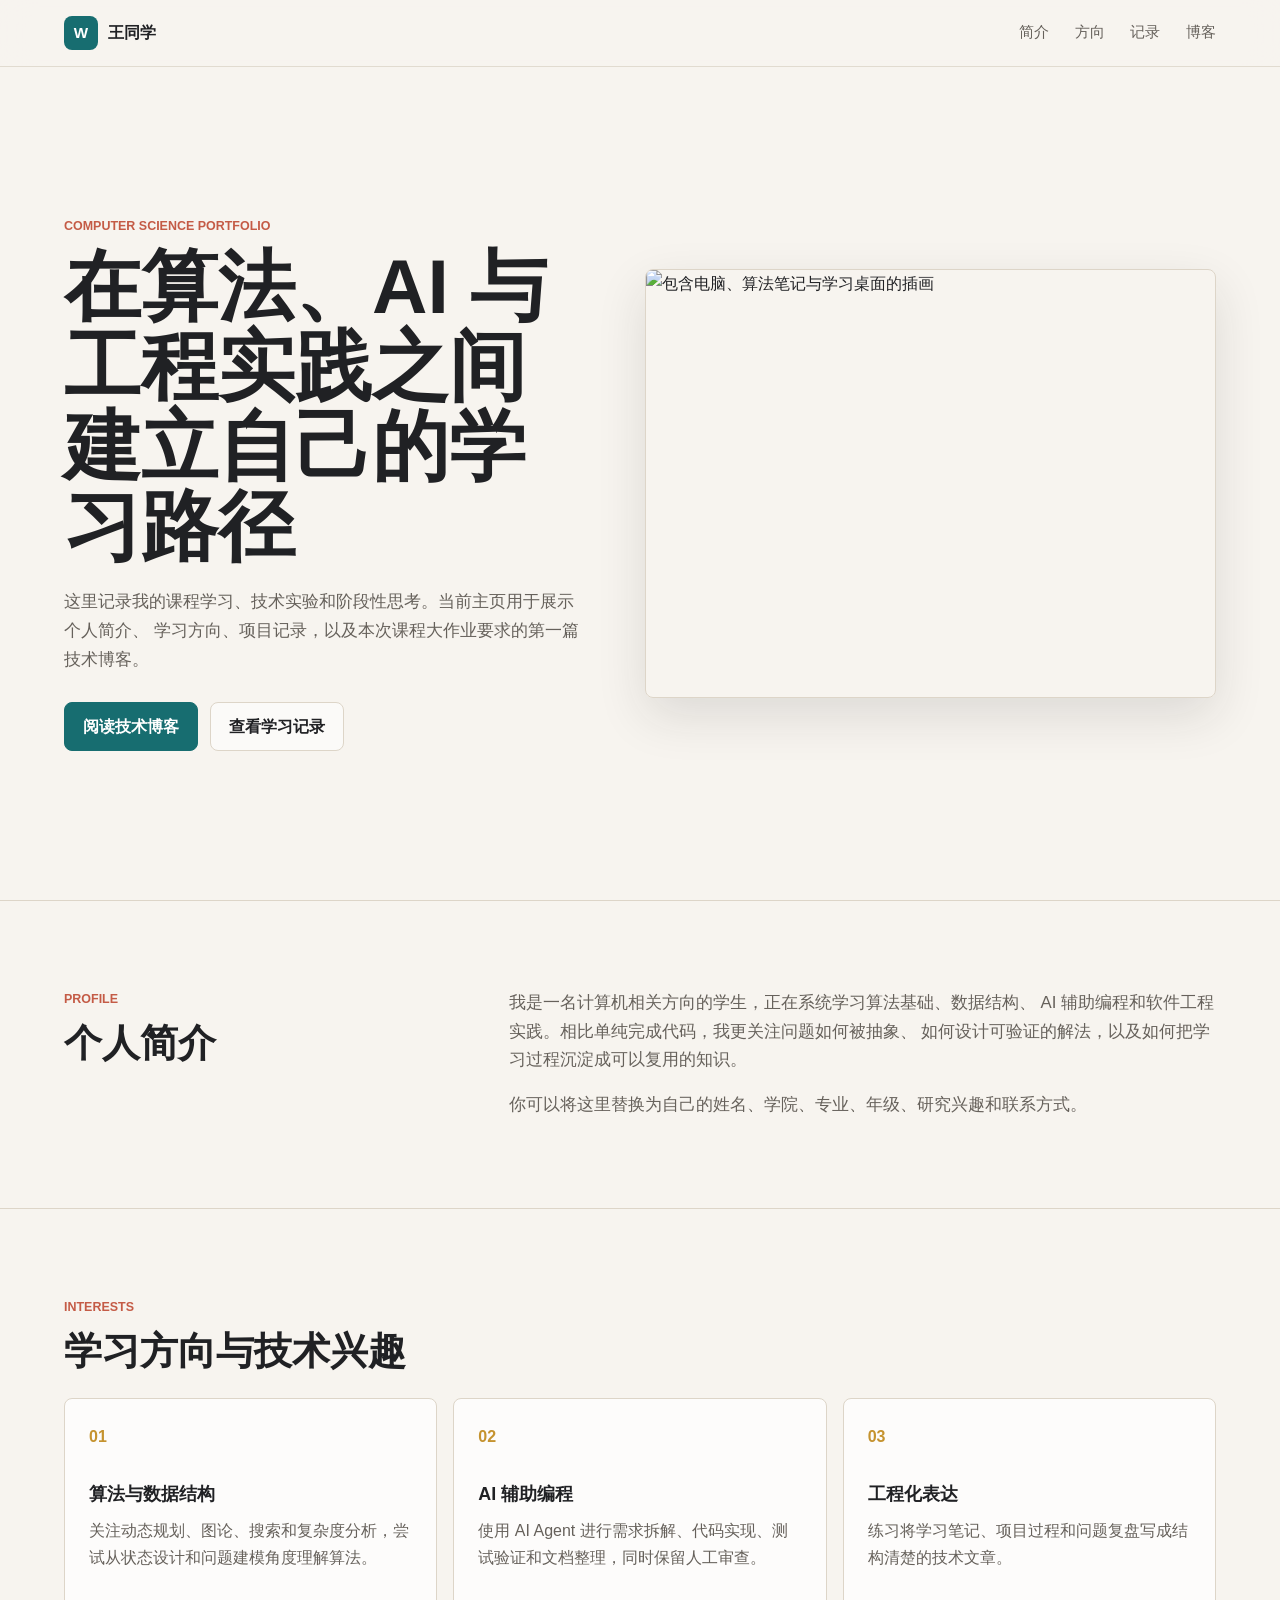
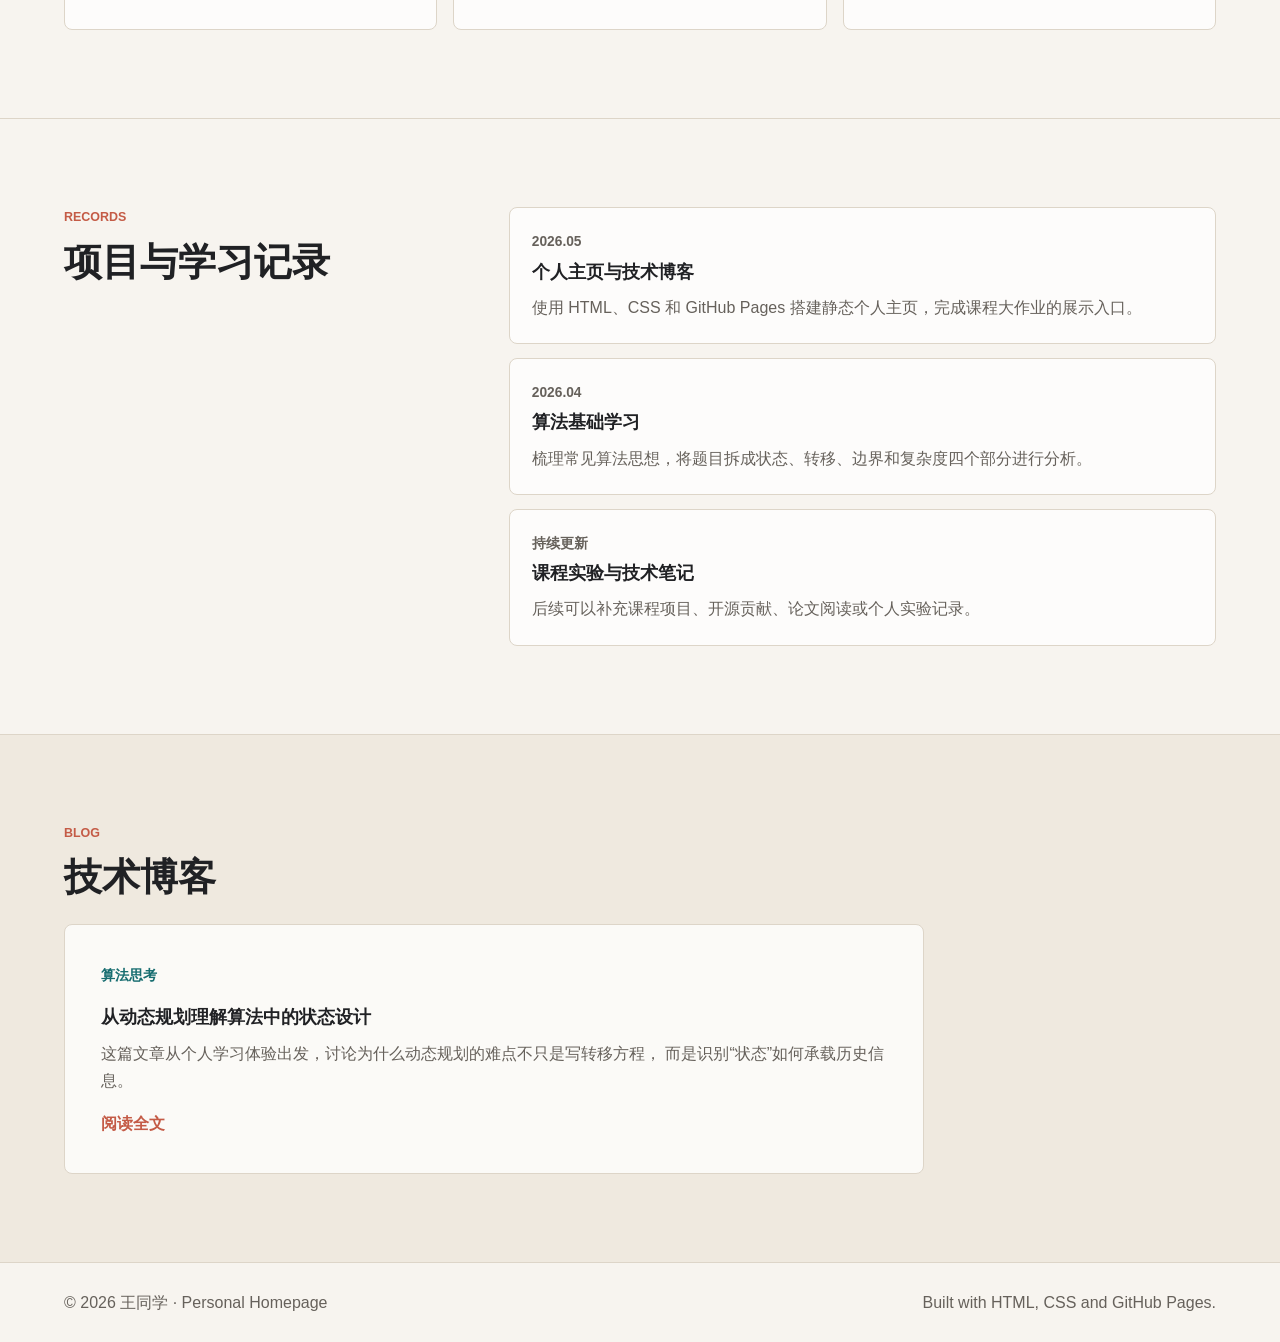
==== index.html @ b954c457 "Add files via upload" ====
<!doctype html>
<html lang="zh-CN">
  <head>
    <meta charset="utf-8" />
    <meta name="viewport" content="width=device-width, initial-scale=1" />
    <title>王同学的个人主页</title>
    <meta
      name="description"
      content="计算机方向学生的个人主页，展示学习方向、项目记录与技术博客。"
    />
    <link rel="stylesheet" href="styles.css" />
  </head>
  <body>
    <header class="site-header">
      <a class="brand" href="index.html" aria-label="返回主页">
        <span class="brand-mark">W</span>
        <span>王同学</span>
      </a>
      <nav class="nav-links" aria-label="主导航">
        <a href="#profile">简介</a>
        <a href="#interests">方向</a>
        <a href="#projects">记录</a>
        <a href="#blog">博客</a>
      </nav>
    </header>

    <main>
      <section class="hero" aria-labelledby="hero-title">
        <div class="hero-copy">
          <p class="eyebrow">Computer Science Portfolio</p>
          <h1 id="hero-title">在算法、AI 与工程实践之间建立自己的学习路径</h1>
          <p class="hero-text">
            这里记录我的课程学习、技术实验和阶段性思考。当前主页用于展示个人简介、
            学习方向、项目记录，以及本次课程大作业要求的第一篇技术博客。
          </p>
          <div class="hero-actions">
            <a class="button primary" href="blog.html">阅读技术博客</a>
            <a class="button secondary" href="#projects">查看学习记录</a>
          </div>
        </div>
        <figure class="hero-media">
          <img src="assets/hero-study.png" alt="包含电脑、算法笔记与学习桌面的插画" />
        </figure>
      </section>

      <section id="profile" class="section split-section">
        <div>
          <p class="section-label">Profile</p>
          <h2>个人简介</h2>
        </div>
        <div class="section-body">
          <p>
            我是一名计算机相关方向的学生，正在系统学习算法基础、数据结构、
            AI 辅助编程和软件工程实践。相比单纯完成代码，我更关注问题如何被抽象、
            如何设计可验证的解法，以及如何把学习过程沉淀成可以复用的知识。
          </p>
          <p>
            你可以将这里替换为自己的姓名、学院、专业、年级、研究兴趣和联系方式。
          </p>
        </div>
      </section>

      <section id="interests" class="section">
        <div class="section-heading">
          <p class="section-label">Interests</p>
          <h2>学习方向与技术兴趣</h2>
        </div>
        <div class="feature-grid">
          <article class="feature-card">
            <span class="card-index">01</span>
            <h3>算法与数据结构</h3>
            <p>
              关注动态规划、图论、搜索和复杂度分析，尝试从状态设计和问题建模角度理解算法。
            </p>
          </article>
          <article class="feature-card">
            <span class="card-index">02</span>
            <h3>AI 辅助编程</h3>
            <p>
              使用 AI Agent 进行需求拆解、代码实现、测试验证和文档整理，同时保留人工审查。
            </p>
          </article>
          <article class="feature-card">
            <span class="card-index">03</span>
            <h3>工程化表达</h3>
            <p>
              练习将学习笔记、项目过程和问题复盘写成结构清楚的技术文章。
            </p>
          </article>
        </div>
      </section>

      <section id="projects" class="section split-section">
        <div>
          <p class="section-label">Records</p>
          <h2>项目与学习记录</h2>
        </div>
        <div class="timeline" aria-label="学习记录">
          <article class="timeline-item">
            <p class="timeline-date">2026.05</p>
            <h3>个人主页与技术博客</h3>
            <p>
              使用 HTML、CSS 和 GitHub Pages 搭建静态个人主页，完成课程大作业的展示入口。
            </p>
          </article>
          <article class="timeline-item">
            <p class="timeline-date">2026.04</p>
            <h3>算法基础学习</h3>
            <p>
              梳理常见算法思想，将题目拆成状态、转移、边界和复杂度四个部分进行分析。
            </p>
          </article>
          <article class="timeline-item">
            <p class="timeline-date">持续更新</p>
            <h3>课程实验与技术笔记</h3>
            <p>
              后续可以补充课程项目、开源贡献、论文阅读或个人实验记录。
            </p>
          </article>
        </div>
      </section>

      <section id="blog" class="section blog-preview">
        <div class="section-heading">
          <p class="section-label">Blog</p>
          <h2>技术博客</h2>
        </div>
        <a class="blog-card" href="blog.html">
          <span class="blog-tag">算法思考</span>
          <h3>从动态规划理解算法中的状态设计</h3>
          <p>
            这篇文章从个人学习体验出发，讨论为什么动态规划的难点不只是写转移方程，
            而是识别“状态”如何承载历史信息。
          </p>
          <span class="read-more">阅读全文</span>
        </a>
      </section>
    </main>

    <footer class="site-footer">
      <p>© 2026 王同学 · Personal Homepage</p>
      <p class="footer-note">Built with HTML, CSS and GitHub Pages.</p>
    </footer>
  </body>
</html>
---- styles.css ----
:root {
  --bg: #f7f4ef;
  --surface: #ffffff;
  --surface-muted: #efe9df;
  --text: #202124;
  --muted: #66615b;
  --line: #ddd5c8;
  --teal: #176d70;
  --coral: #c45b46;
  --gold: #c5932f;
  --shadow: 0 18px 50px rgba(32, 33, 36, 0.12);
}

* {
  box-sizing: border-box;
}

html {
  scroll-behavior: smooth;
}

body {
  margin: 0;
  background: var(--bg);
  color: var(--text);
  font-family:
    Inter, "Segoe UI", "PingFang SC", "Microsoft YaHei", Arial, sans-serif;
  line-height: 1.7;
}

a {
  color: inherit;
  text-decoration: none;
}

img {
  display: block;
  max-width: 100%;
}

.site-header {
  position: sticky;
  top: 0;
  z-index: 10;
  display: flex;
  align-items: center;
  justify-content: space-between;
  gap: 24px;
  padding: 16px clamp(20px, 5vw, 72px);
  background: rgba(247, 244, 239, 0.92);
  border-bottom: 1px solid rgba(221, 213, 200, 0.8);
  backdrop-filter: blur(16px);
}

.brand {
  display: inline-flex;
  align-items: center;
  gap: 10px;
  font-weight: 700;
}

.brand-mark {
  display: grid;
  width: 34px;
  height: 34px;
  place-items: center;
  border-radius: 8px;
  background: var(--teal);
  color: #ffffff;
  font-size: 0.95rem;
}

.nav-links {
  display: flex;
  align-items: center;
  gap: clamp(12px, 2vw, 28px);
  color: var(--muted);
  font-size: 0.95rem;
}

.nav-links a {
  border-bottom: 2px solid transparent;
}

.nav-links a:hover,
.nav-links a[aria-current="page"] {
  color: var(--text);
  border-bottom-color: var(--coral);
}

.hero {
  display: grid;
  grid-template-columns: minmax(0, 0.95fr) minmax(360px, 1.05fr);
  gap: clamp(28px, 5vw, 72px);
  align-items: center;
  min-height: calc(100vh - 67px);
  padding: clamp(36px, 7vw, 92px) clamp(20px, 5vw, 72px);
}

.hero-copy {
  max-width: 680px;
}

.eyebrow,
.section-label {
  margin: 0 0 10px;
  color: var(--coral);
  font-size: 0.78rem;
  font-weight: 800;
  letter-spacing: 0;
  text-transform: uppercase;
}

h1,
h2,
h3,
p {
  margin-top: 0;
}

h1 {
  margin-bottom: 22px;
  font-size: clamp(2.35rem, 6vw, 5.4rem);
  line-height: 1.04;
  letter-spacing: 0;
}

h2 {
  margin-bottom: 18px;
  font-size: clamp(1.7rem, 3vw, 2.4rem);
  line-height: 1.2;
}

h3 {
  margin-bottom: 10px;
  font-size: 1.12rem;
  line-height: 1.35;
}

.hero-text {
  max-width: 640px;
  margin-bottom: 28px;
  color: var(--muted);
  font-size: 1.05rem;
}

.hero-actions {
  display: flex;
  flex-wrap: wrap;
  gap: 12px;
}

.button {
  display: inline-flex;
  align-items: center;
  justify-content: center;
  min-height: 44px;
  padding: 10px 18px;
  border: 1px solid var(--line);
  border-radius: 8px;
  font-weight: 700;
}

.button.primary {
  background: var(--teal);
  border-color: var(--teal);
  color: #ffffff;
}

.button.secondary {
  background: rgba(255, 255, 255, 0.58);
}

.button:hover,
.blog-card:hover {
  transform: translateY(-2px);
}

.hero-media {
  margin: 0;
}

.hero-media img {
  width: 100%;
  aspect-ratio: 4 / 3;
  object-fit: cover;
  border: 1px solid var(--line);
  border-radius: 8px;
  box-shadow: var(--shadow);
}

.section {
  padding: clamp(48px, 7vw, 88px) clamp(20px, 5vw, 72px);
  border-top: 1px solid var(--line);
}

.split-section {
  display: grid;
  grid-template-columns: minmax(180px, 0.35fr) minmax(0, 0.65fr);
  gap: clamp(24px, 5vw, 64px);
}

.section-body {
  color: var(--muted);
  font-size: 1.05rem;
}

.section-body p:last-child,
.timeline-item p:last-child,
.feature-card p:last-child,
.blog-card p:last-child,
.article section p:last-child {
  margin-bottom: 0;
}

.section-heading {
  max-width: 760px;
  margin-bottom: 24px;
}

.feature-grid {
  display: grid;
  grid-template-columns: repeat(3, minmax(0, 1fr));
  gap: 16px;
}

.feature-card,
.timeline-item,
.blog-card,
.note-panel {
  border: 1px solid var(--line);
  border-radius: 8px;
  background: rgba(255, 255, 255, 0.76);
}

.feature-card {
  min-height: 232px;
  padding: 24px;
}

.card-index {
  display: inline-block;
  margin-bottom: 32px;
  color: var(--gold);
  font-weight: 800;
}

.feature-card p,
.timeline-item p,
.blog-card p,
.article-summary,
.article p,
.note-panel {
  color: var(--muted);
}

.timeline {
  display: grid;
  gap: 14px;
}

.timeline-item {
  padding: 22px;
}

.timeline-date {
  margin-bottom: 6px;
  color: var(--coral);
  font-size: 0.86rem;
  font-weight: 800;
}

.blog-preview {
  background: var(--surface-muted);
}

.blog-card {
  display: block;
  max-width: 860px;
  padding: clamp(24px, 4vw, 36px);
  transition:
    transform 160ms ease,
    box-shadow 160ms ease;
}

.blog-card:hover {
  box-shadow: var(--shadow);
}

.blog-tag {
  display: inline-flex;
  margin-bottom: 18px;
  color: var(--teal);
  font-size: 0.9rem;
  font-weight: 800;
}

.read-more,
.back-link {
  color: var(--coral);
  font-weight: 800;
}

.site-footer {
  display: flex;
  justify-content: space-between;
  gap: 16px;
  padding: 26px clamp(20px, 5vw, 72px);
  color: var(--muted);
  border-top: 1px solid var(--line);
}

.site-footer p {
  margin: 0;
}

.footer-note {
  text-align: right;
}

.article-layout {
  padding: clamp(34px, 6vw, 78px) clamp(20px, 5vw, 72px);
}

.article {
  max-width: 860px;
  margin: 0 auto;
}

.article-header {
  margin-bottom: 42px;
  padding-bottom: 30px;
  border-bottom: 1px solid var(--line);
}

.back-link {
  display: inline-block;
  margin-bottom: 24px;
}

.article h1 {
  font-size: clamp(2.1rem, 5vw, 4.2rem);
}

.article h2 {
  margin-top: 42px;
  font-size: clamp(1.35rem, 2vw, 1.8rem);
}

.article code {
  padding: 2px 6px;
  border-radius: 6px;
  background: #eee5d8;
  color: #4b3830;
  font-family: "Cascadia Code", Consolas, monospace;
  font-size: 0.94em;
}

.note-panel {
  margin: 22px 0;
  padding: 20px 22px;
}

.note-panel ul {
  margin: 10px 0 0;
  padding-left: 20px;
}

@media (max-width: 860px) {
  .site-header {
    position: static;
    align-items: flex-start;
    flex-direction: column;
  }

  .nav-links {
    width: 100%;
    justify-content: space-between;
  }

  .hero {
    grid-template-columns: 1fr;
    min-height: auto;
  }

  .hero-media {
    order: -1;
  }

  .split-section,
  .feature-grid {
    grid-template-columns: 1fr;
  }

  .feature-card {
    min-height: auto;
  }

  .site-footer {
    flex-direction: column;
  }

  .footer-note {
    text-align: left;
  }
}

@media (max-width: 520px) {
  .nav-links {
    flex-wrap: wrap;
    justify-content: flex-start;
  }

  h1 {
    font-size: 2.25rem;
  }

  .hero-actions,
  .button {
    width: 100%;
  }

  .article-layout {
    padding-top: 28px;
  }
}
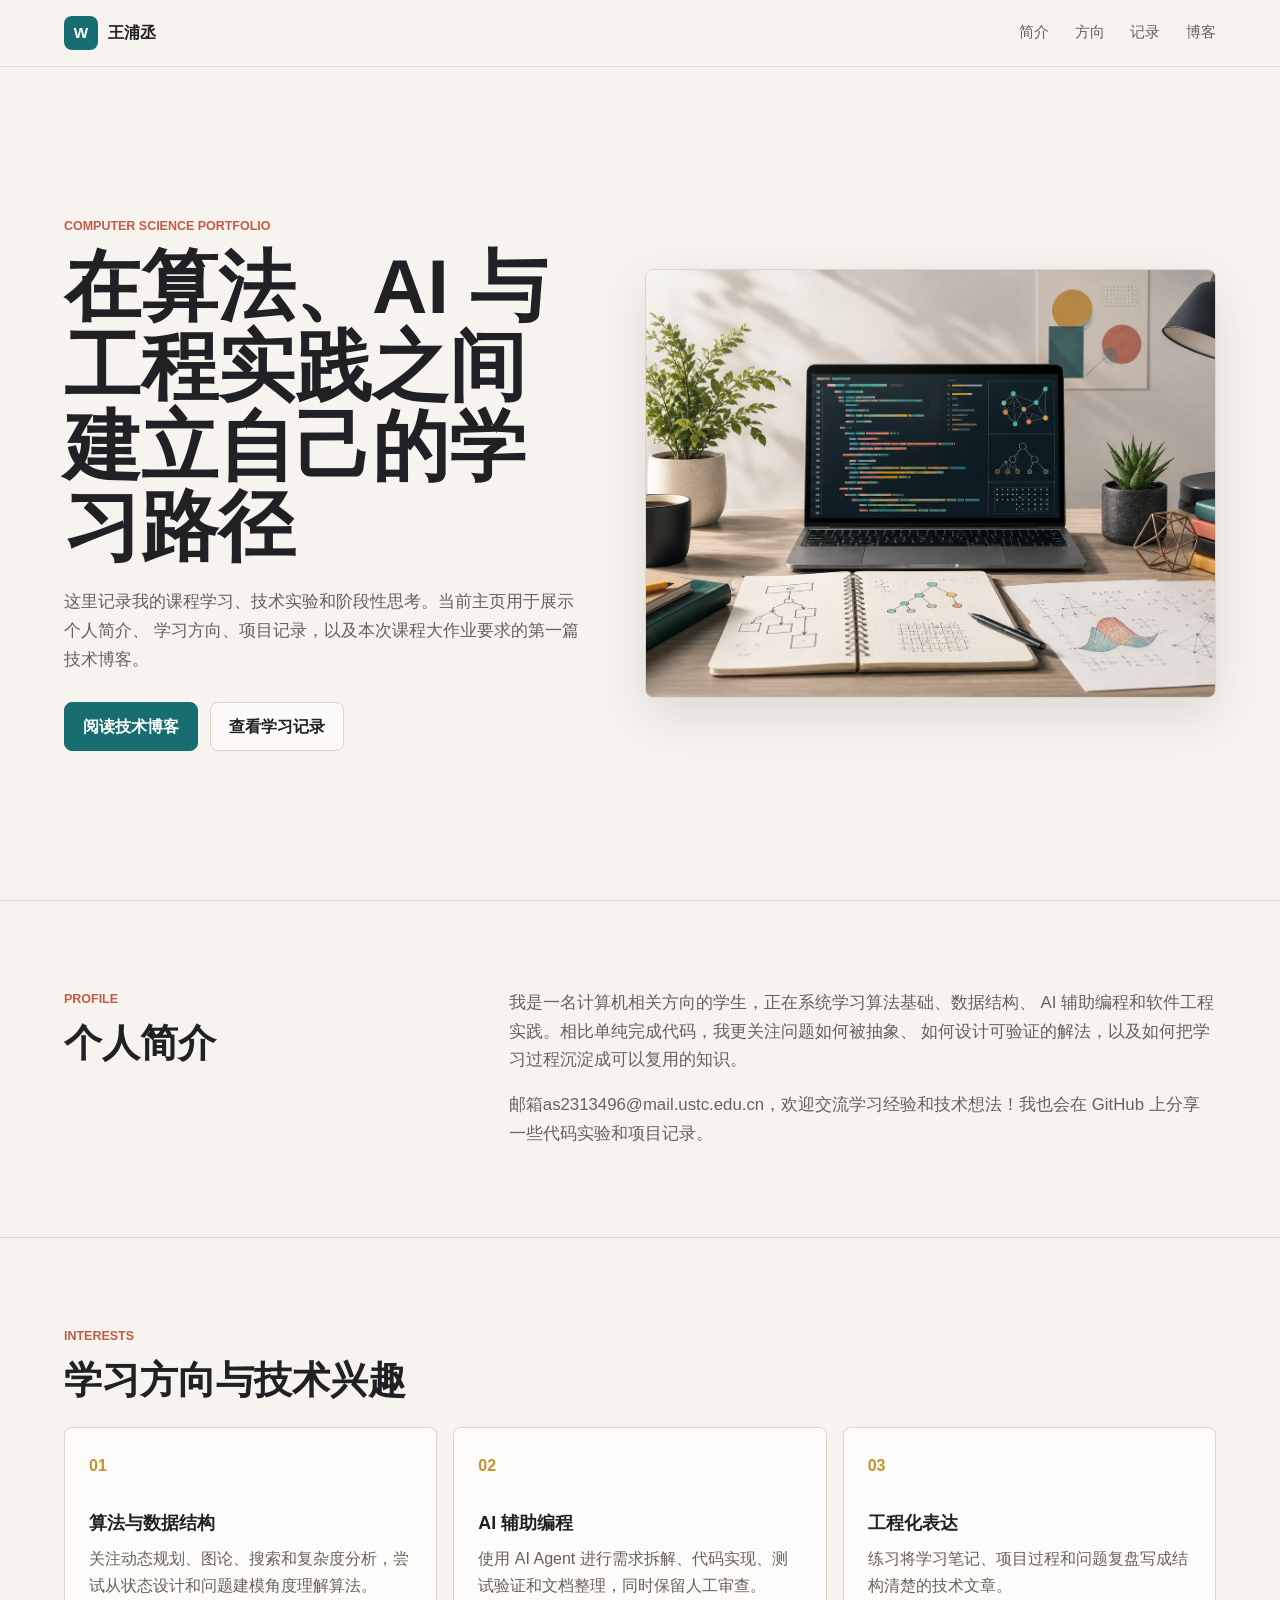
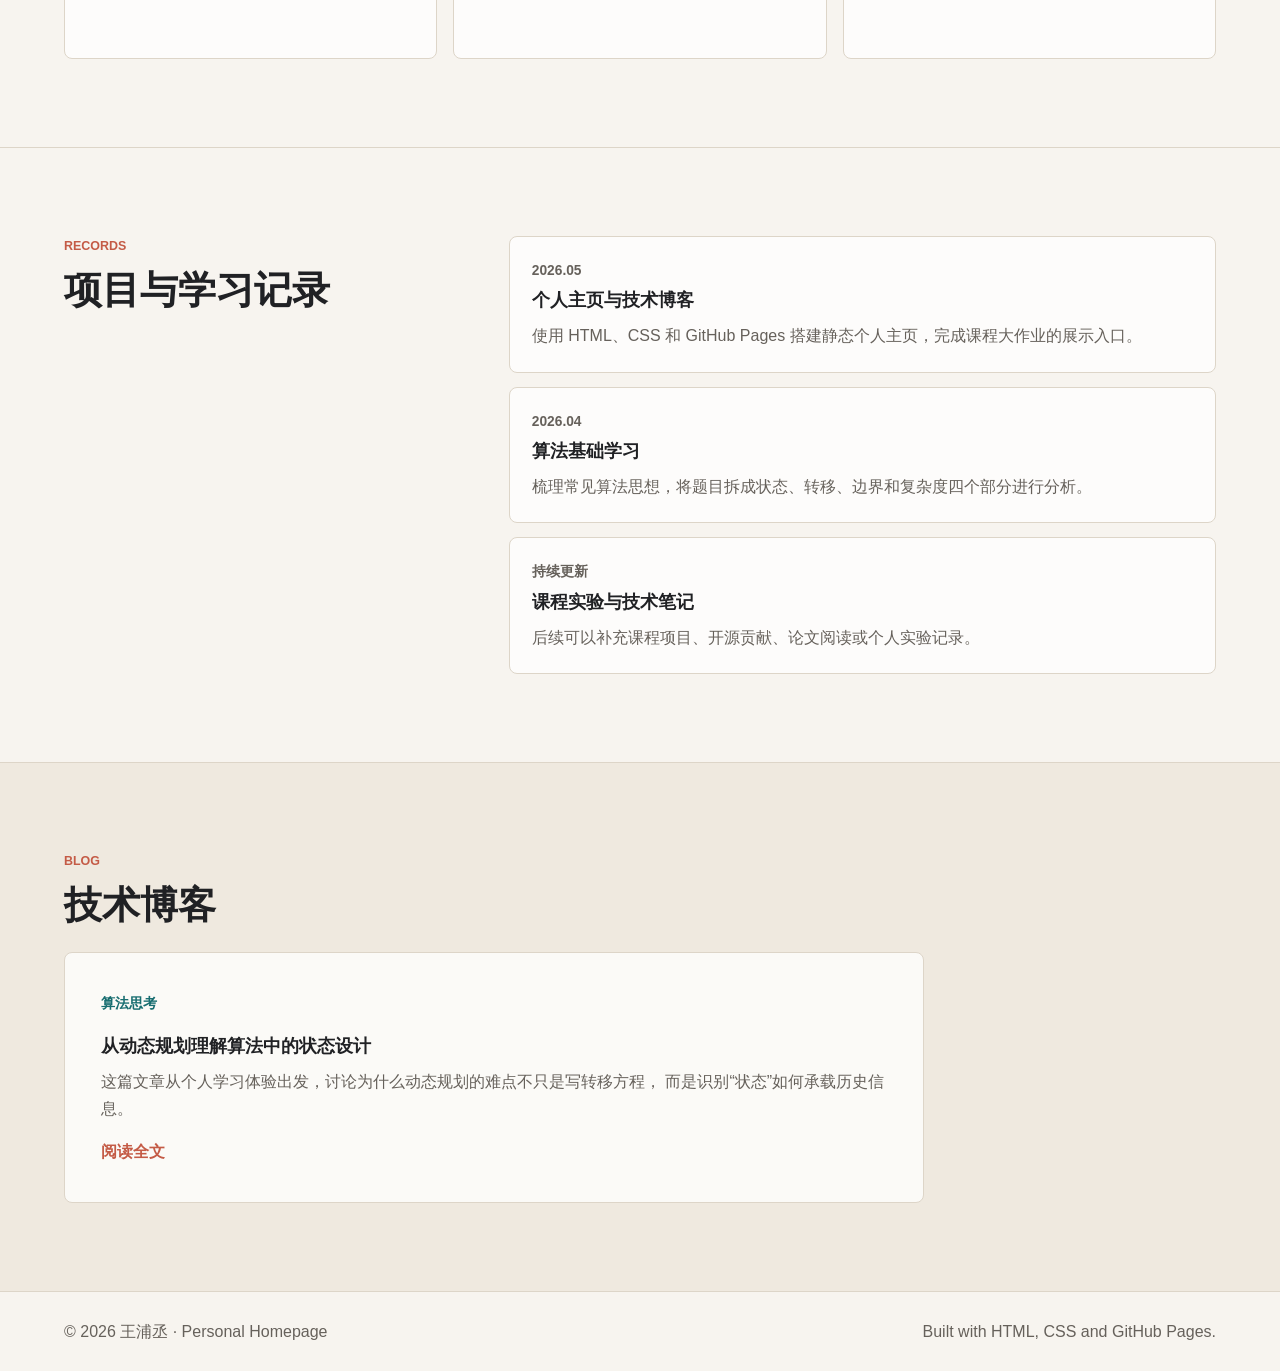
==== commit e234f0da: "Add personal homepage" ====
--- a/index.html
+++ b/index.html
@@ -3,7 +3,7 @@
   <head>
     <meta charset="utf-8" />
     <meta name="viewport" content="width=device-width, initial-scale=1" />
-    <title>王同学的个人主页</title>
+    <title>王浦丞的个人主页</title>
     <meta
       name="description"
       content="计算机方向学生的个人主页，展示学习方向、项目记录与技术博客。"
@@ -14,7 +14,7 @@
     <header class="site-header">
       <a class="brand" href="index.html" aria-label="返回主页">
         <span class="brand-mark">W</span>
-        <span>王同学</span>
+        <span>王浦丞</span>
       </a>
       <nav class="nav-links" aria-label="主导航">
         <a href="#profile">简介</a>
@@ -55,7 +55,7 @@
             如何设计可验证的解法，以及如何把学习过程沉淀成可以复用的知识。
           </p>
           <p>
-            你可以将这里替换为自己的姓名、学院、专业、年级、研究兴趣和联系方式。
+            邮箱as2313496@mail.ustc.edu.cn，欢迎交流学习经验和技术想法！我也会在 GitHub 上分享一些代码实验和项目记录。
           </p>
         </div>
       </section>
@@ -138,7 +138,7 @@
     </main>
 
     <footer class="site-footer">
-      <p>© 2026 王同学 · Personal Homepage</p>
+      <p>© 2026 王浦丞 · Personal Homepage</p>
       <p class="footer-note">Built with HTML, CSS and GitHub Pages.</p>
     </footer>
   </body>
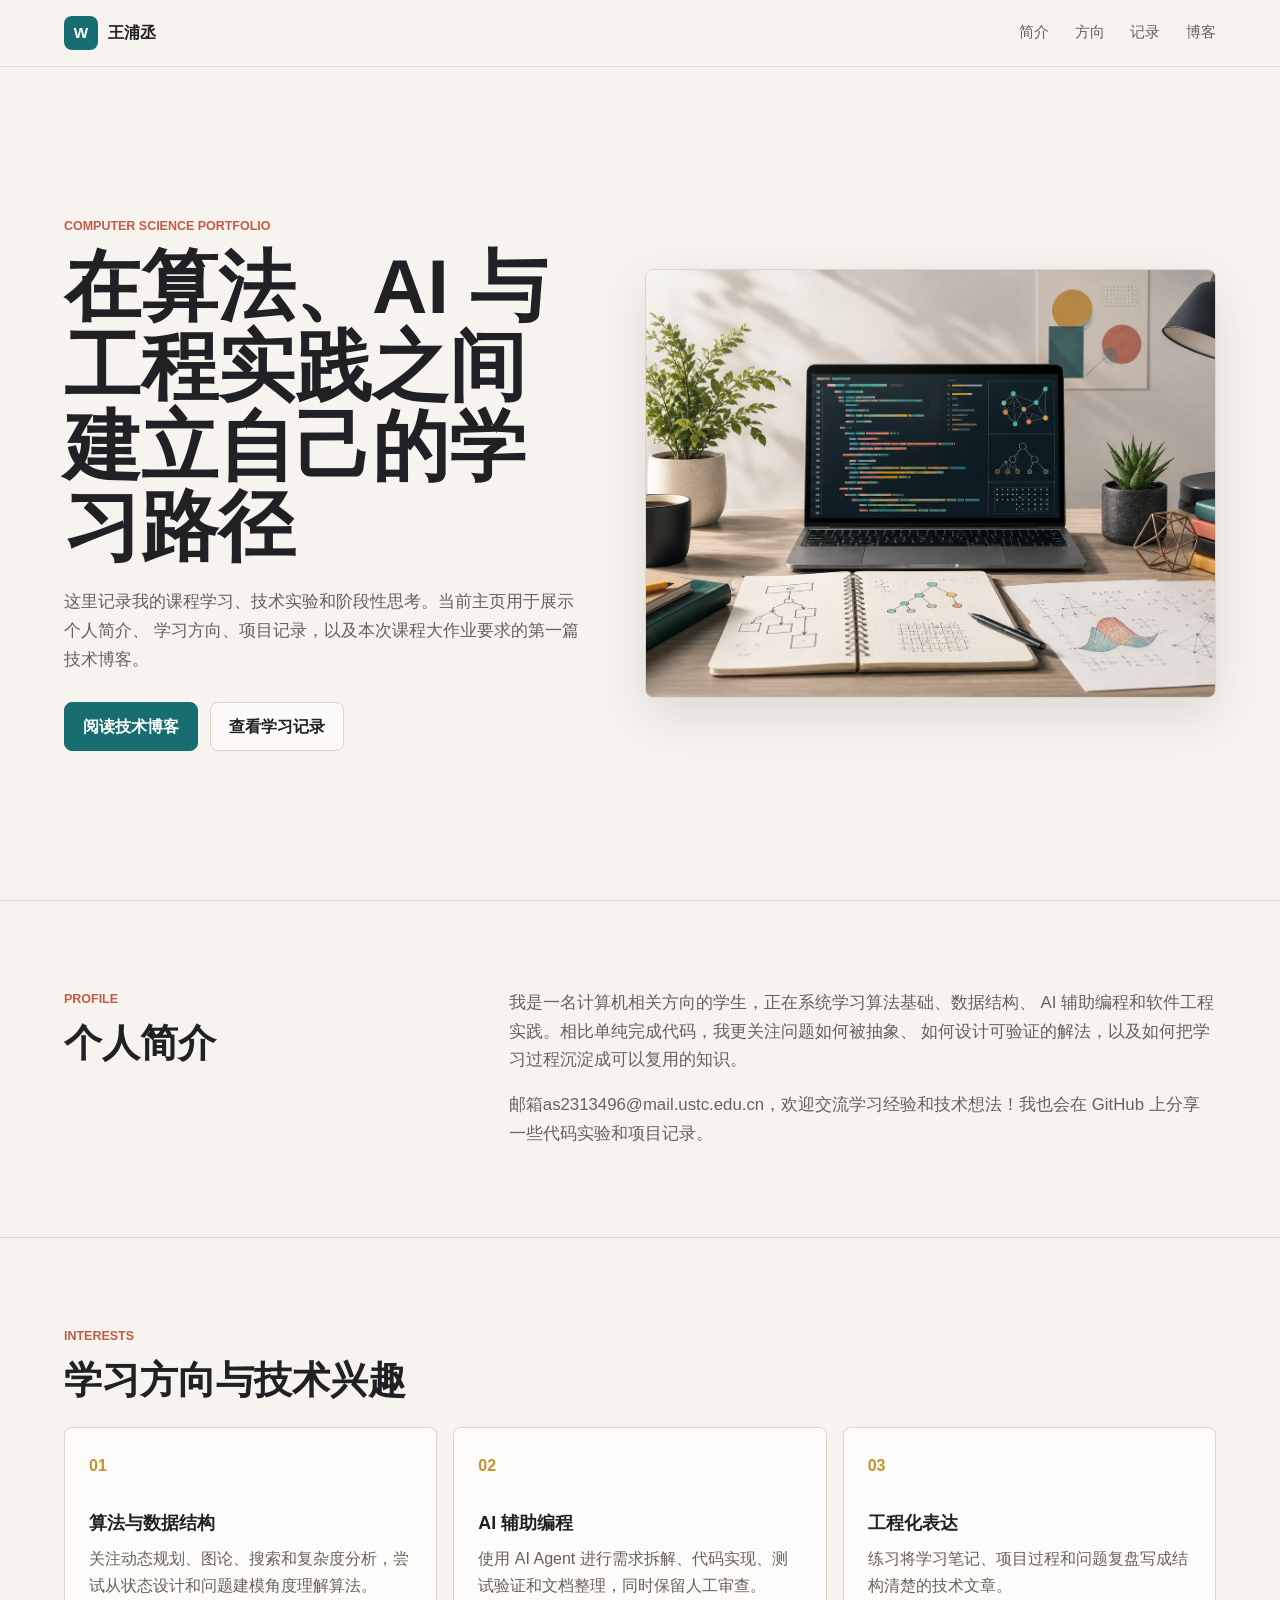
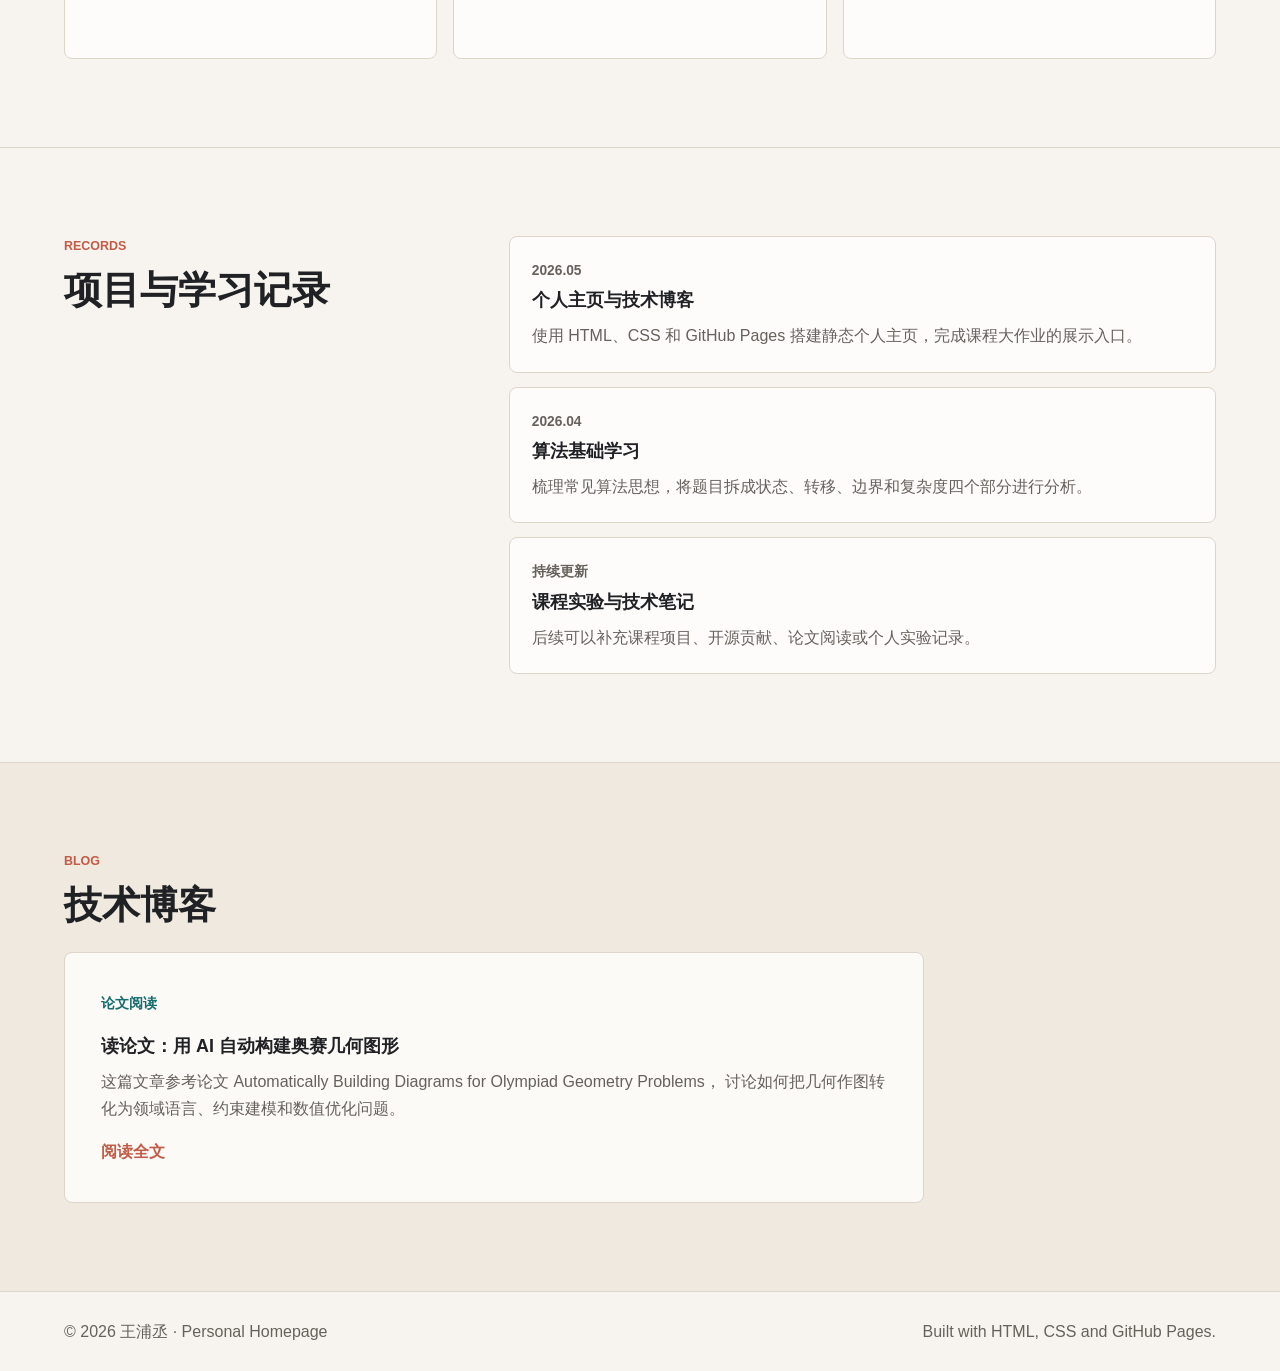
==== commit 5295c8bb: "Update blog with geometry diagram paper reading" ====
--- a/index.html
+++ b/index.html
@@ -126,11 +126,11 @@
           <h2>技术博客</h2>
         </div>
         <a class="blog-card" href="blog.html">
-          <span class="blog-tag">算法思考</span>
-          <h3>从动态规划理解算法中的状态设计</h3>
+          <span class="blog-tag">论文阅读</span>
+          <h3>读论文：用 AI 自动构建奥赛几何图形</h3>
           <p>
-            这篇文章从个人学习体验出发，讨论为什么动态规划的难点不只是写转移方程，
-            而是识别“状态”如何承载历史信息。
+            这篇文章参考论文 Automatically Building Diagrams for Olympiad Geometry Problems，
+            讨论如何把几何作图转化为领域语言、约束建模和数值优化问题。
           </p>
           <span class="read-more">阅读全文</span>
         </a>
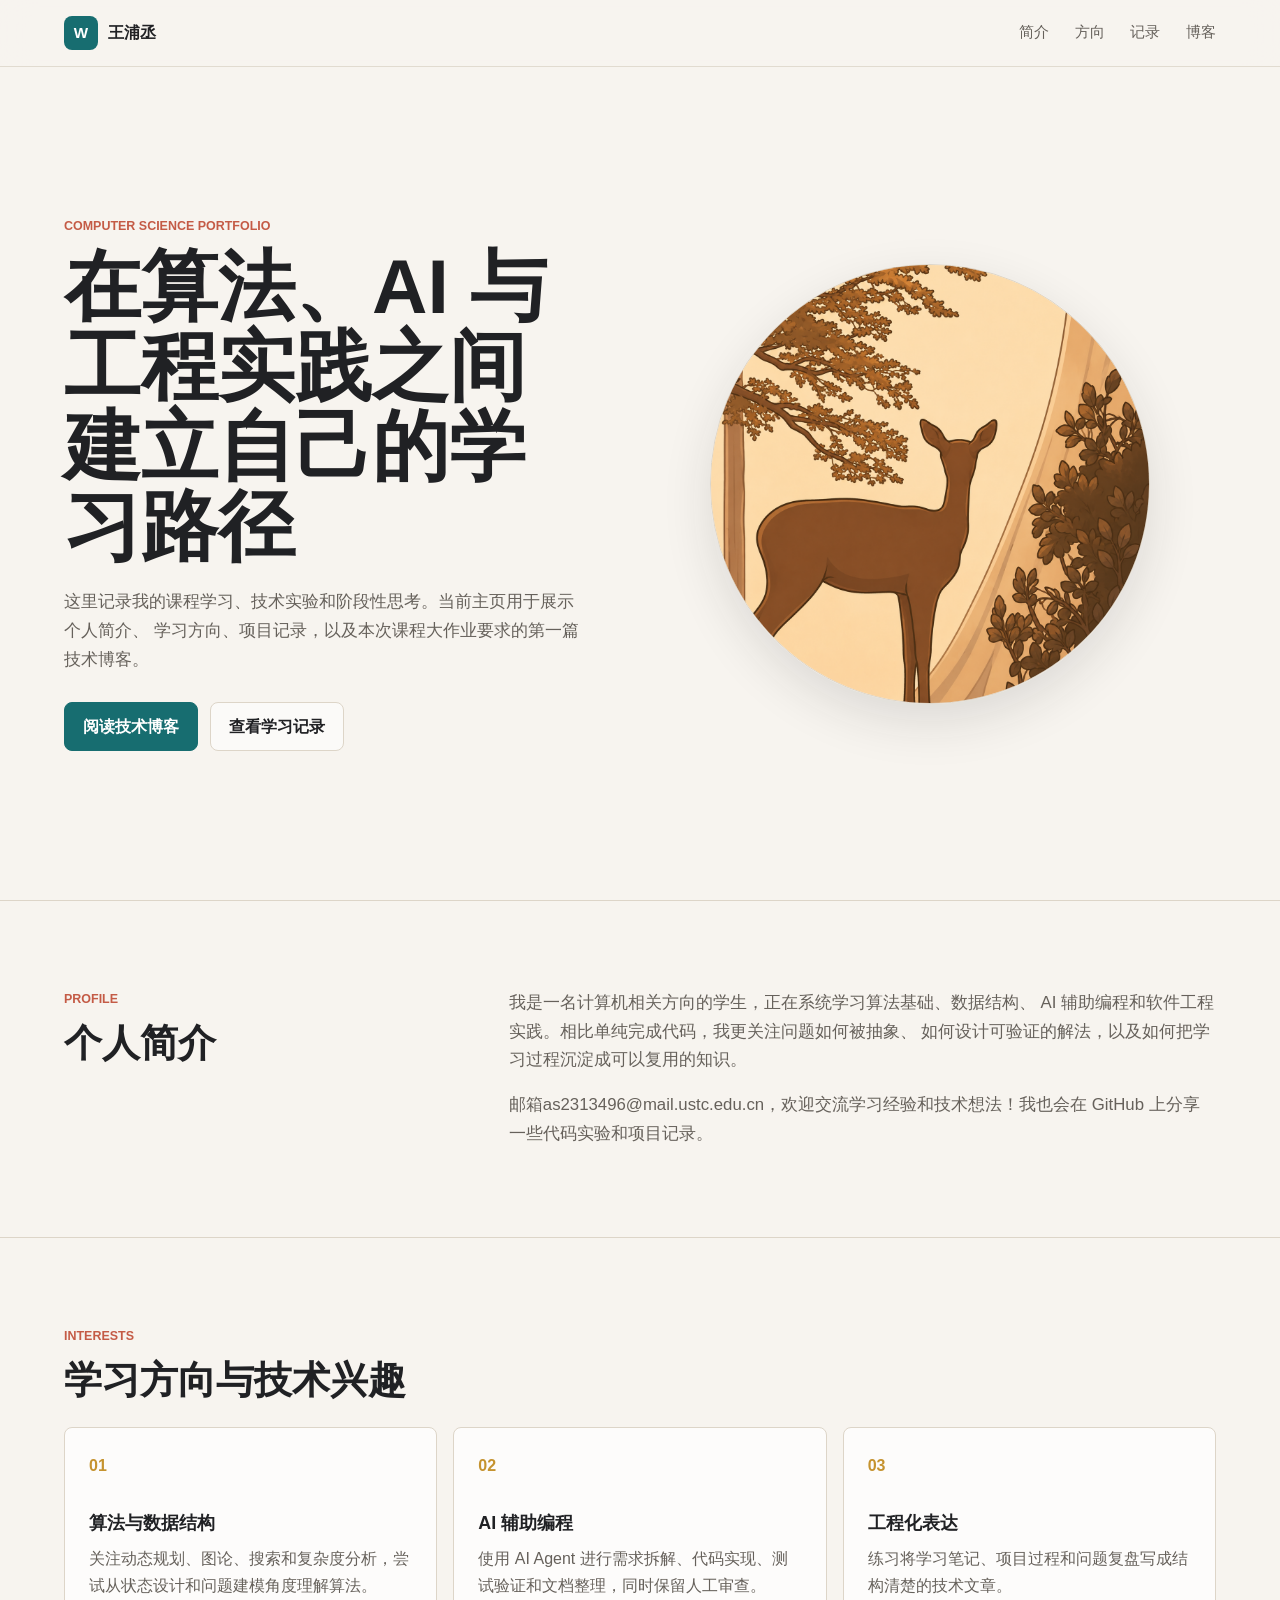
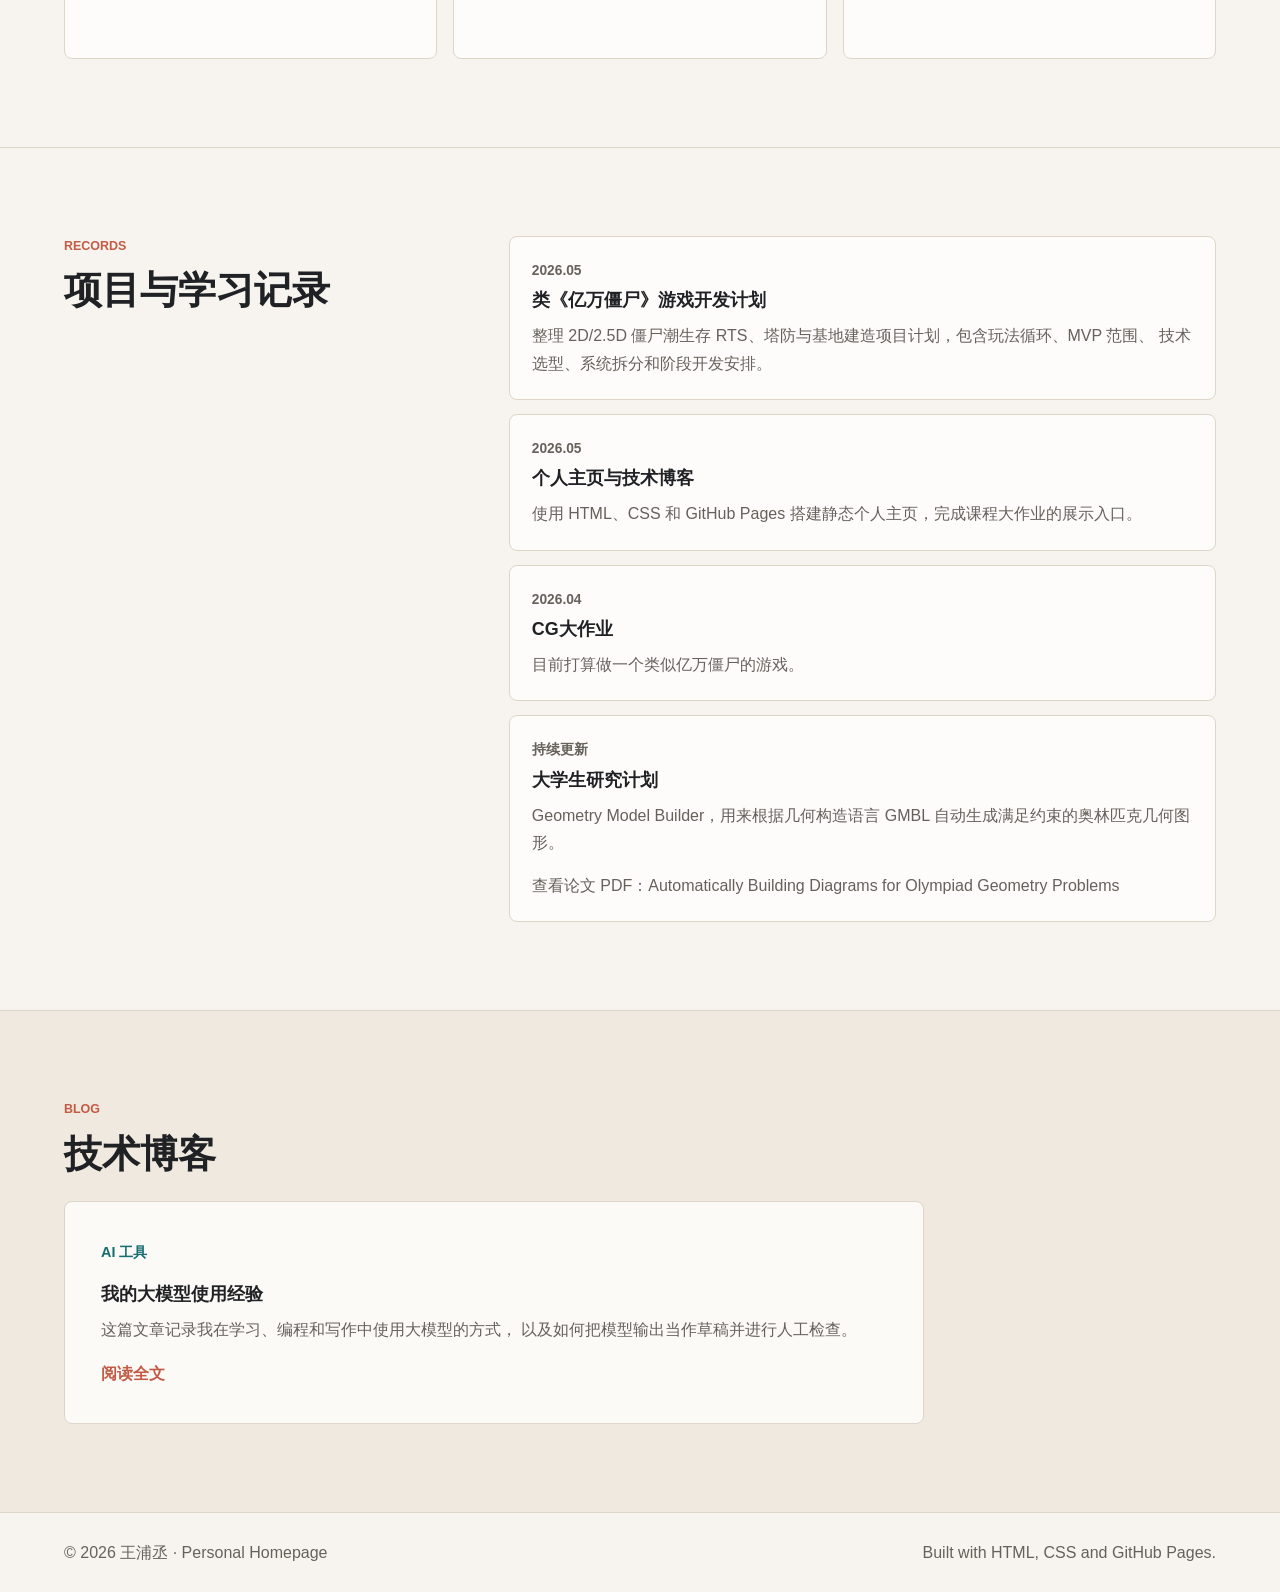
==== commit 3567191b: "Add personal homepage content" ====
--- a/index.html
+++ b/index.html
@@ -38,8 +38,8 @@
             <a class="button secondary" href="#projects">查看学习记录</a>
           </div>
         </div>
-        <figure class="hero-media">
-          <img src="assets/hero-study.png" alt="包含电脑、算法笔记与学习桌面的插画" />
+        <figure class="hero-media avatar-media">
+          <img src="assets/avatar.png" alt="王浦丞的个人头像" />
         </figure>
       </section>
 
@@ -98,6 +98,14 @@
         <div class="timeline" aria-label="学习记录">
           <article class="timeline-item">
             <p class="timeline-date">2026.05</p>
+            <h3><a href="game-plan.html">类《亿万僵尸》游戏开发计划</a></h3>
+            <p>
+              整理 2D/2.5D 僵尸潮生存 RTS、塔防与基地建造项目计划，包含玩法循环、MVP 范围、
+              技术选型、系统拆分和阶段开发安排。
+            </p>
+          </article>
+          <article class="timeline-item">
+            <p class="timeline-date">2026.05</p>
             <h3>个人主页与技术博客</h3>
             <p>
               使用 HTML、CSS 和 GitHub Pages 搭建静态个人主页，完成课程大作业的展示入口。
@@ -105,16 +113,21 @@
           </article>
           <article class="timeline-item">
             <p class="timeline-date">2026.04</p>
-            <h3>算法基础学习</h3>
+            <h3>CG大作业</h3>
             <p>
-              梳理常见算法思想，将题目拆成状态、转移、边界和复杂度四个部分进行分析。
+              目前打算做一个类似亿万僵尸的游戏。
             </p>
           </article>
           <article class="timeline-item">
             <p class="timeline-date">持续更新</p>
-            <h3>课程实验与技术笔记</h3>
+            <h3>大学生研究计划</h3>
             <p>
-              后续可以补充课程项目、开源贡献、论文阅读或个人实验记录。
+              Geometry Model Builder，用来根据几何构造语言 GMBL 自动生成满足约束的奥林匹克几何图形。
+            </p>
+            <p>
+              <a href="assets/gmb-paper.pdf" target="_blank" rel="noopener">
+                查看论文 PDF：Automatically Building Diagrams for Olympiad Geometry Problems
+              </a>
             </p>
           </article>
         </div>
@@ -126,11 +139,11 @@
           <h2>技术博客</h2>
         </div>
         <a class="blog-card" href="blog.html">
-          <span class="blog-tag">论文阅读</span>
-          <h3>读论文：用 AI 自动构建奥赛几何图形</h3>
+          <span class="blog-tag">AI 工具</span>
+          <h3>我的大模型使用经验</h3>
           <p>
-            这篇文章参考论文 Automatically Building Diagrams for Olympiad Geometry Problems，
-            讨论如何把几何作图转化为领域语言、约束建模和数值优化问题。
+            这篇文章记录我在学习、编程和写作中使用大模型的方式，
+            以及如何把模型输出当作草稿并进行人工检查。
           </p>
           <span class="read-more">阅读全文</span>
         </a>
--- a/styles.css
+++ b/styles.css
@@ -189,6 +189,18 @@
   box-shadow: var(--shadow);
 }
 
+.avatar-media {
+  display: flex;
+  justify-content: center;
+}
+
+.avatar-media img {
+  width: min(100%, 440px);
+  aspect-ratio: 1;
+  border-radius: 50%;
+  object-position: center;
+}
+
 .section {
   padding: clamp(48px, 7vw, 88px) clamp(20px, 5vw, 72px);
   border-top: 1px solid var(--line);
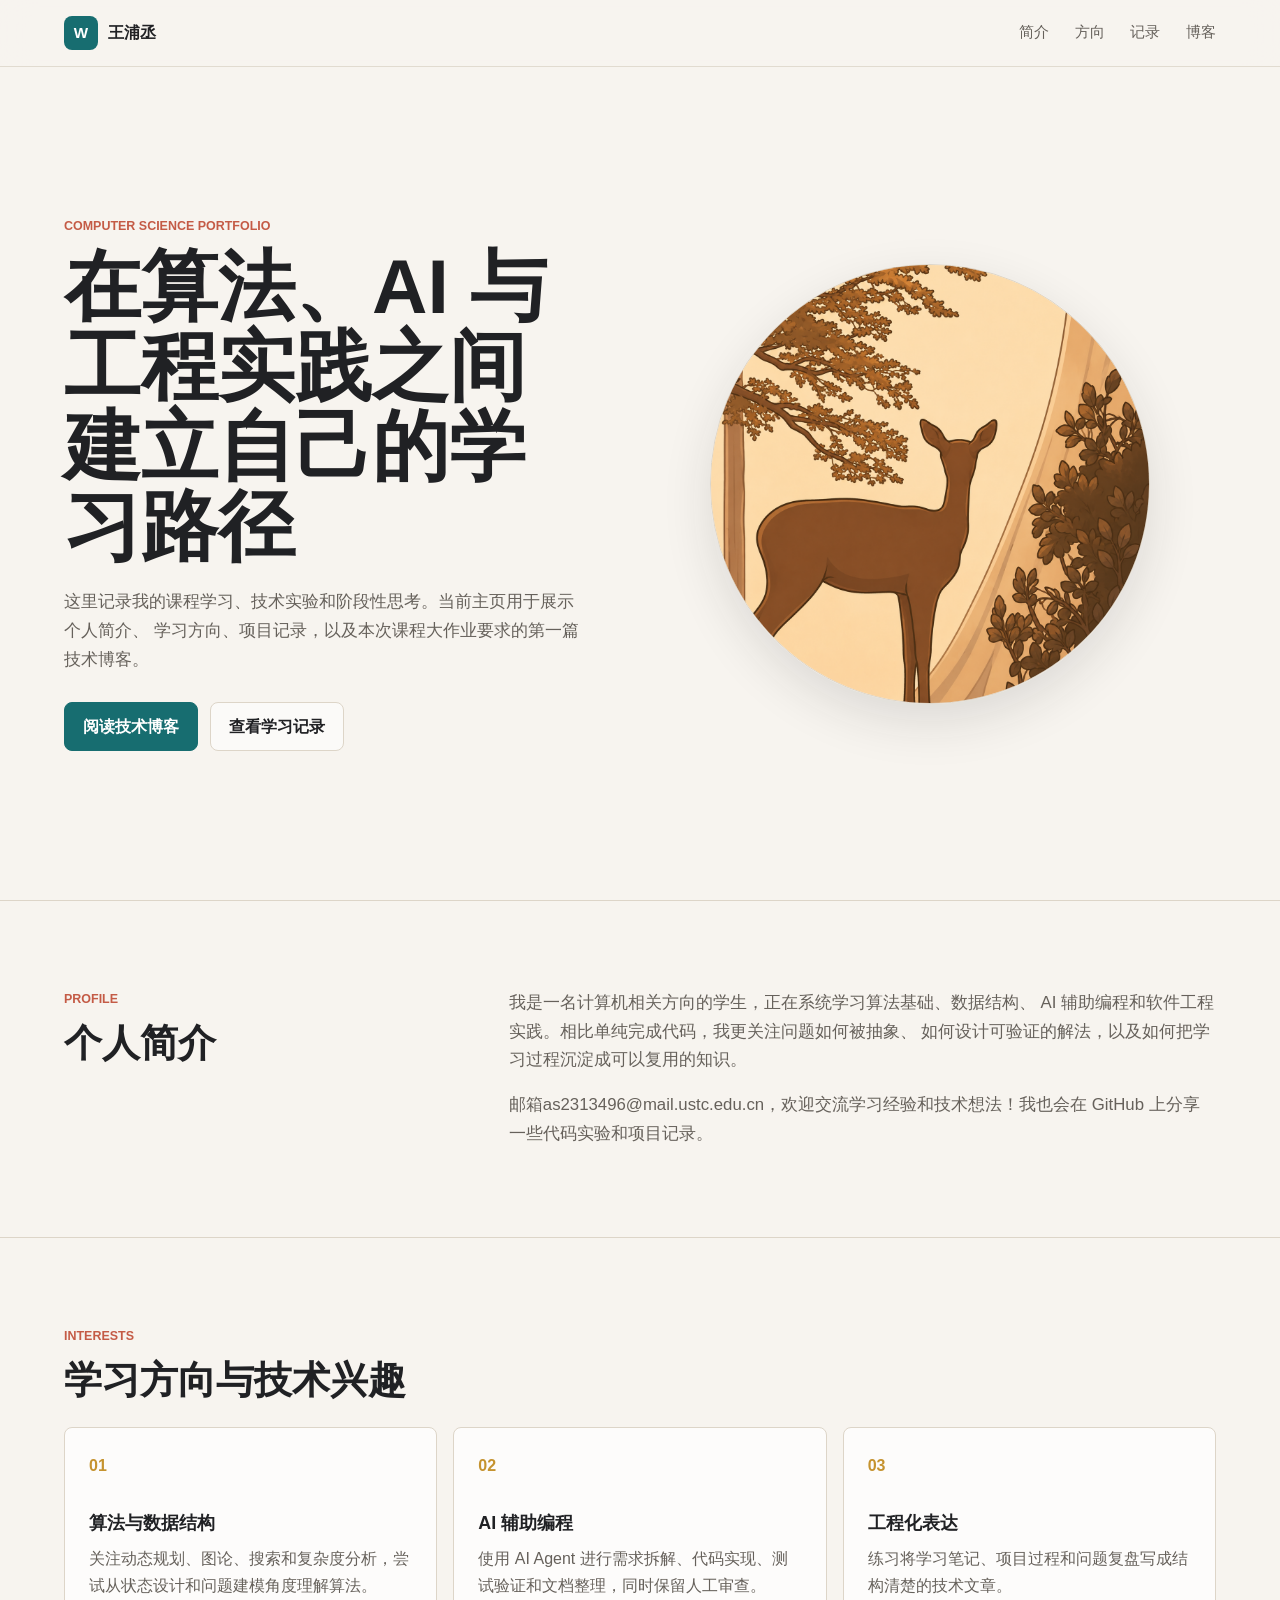
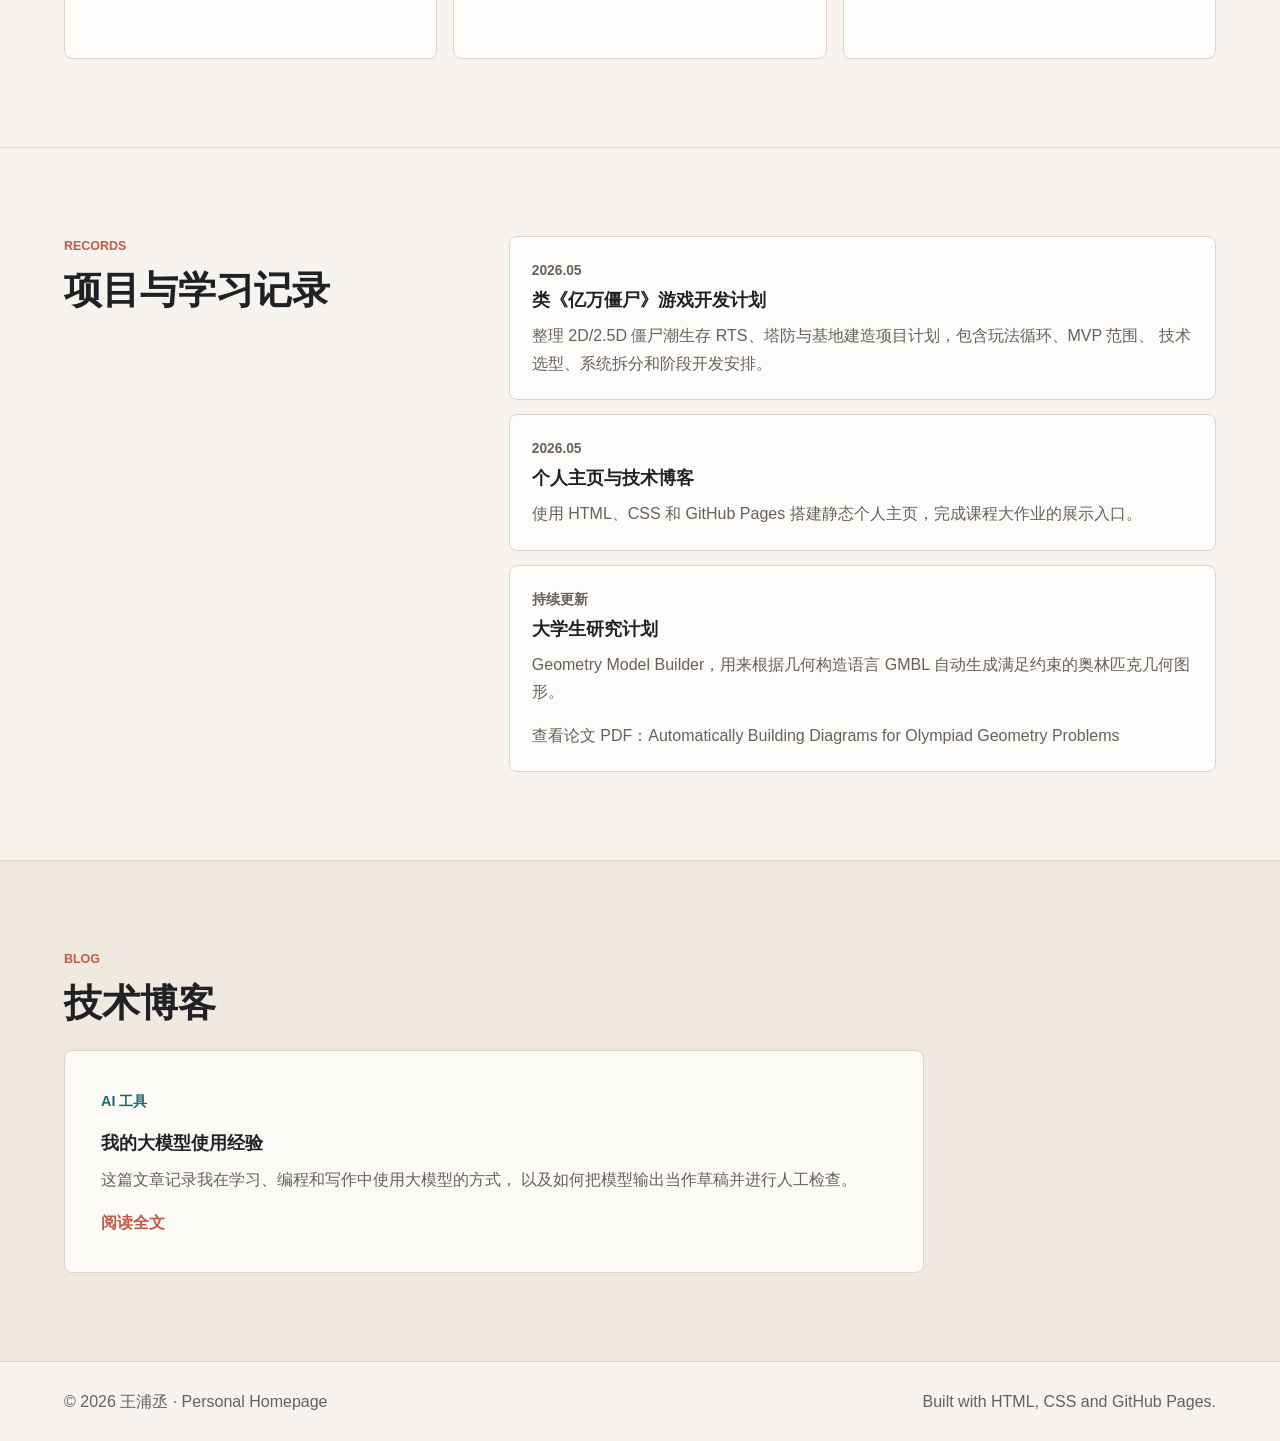
==== commit ade98ac3: "Remove CG assignment entry" ====
--- a/index.html
+++ b/index.html
@@ -112,13 +112,6 @@
             </p>
           </article>
           <article class="timeline-item">
-            <p class="timeline-date">2026.04</p>
-            <h3>CG大作业</h3>
-            <p>
-              目前打算做一个类似亿万僵尸的游戏。
-            </p>
-          </article>
-          <article class="timeline-item">
             <p class="timeline-date">持续更新</p>
             <h3>大学生研究计划</h3>
             <p>
